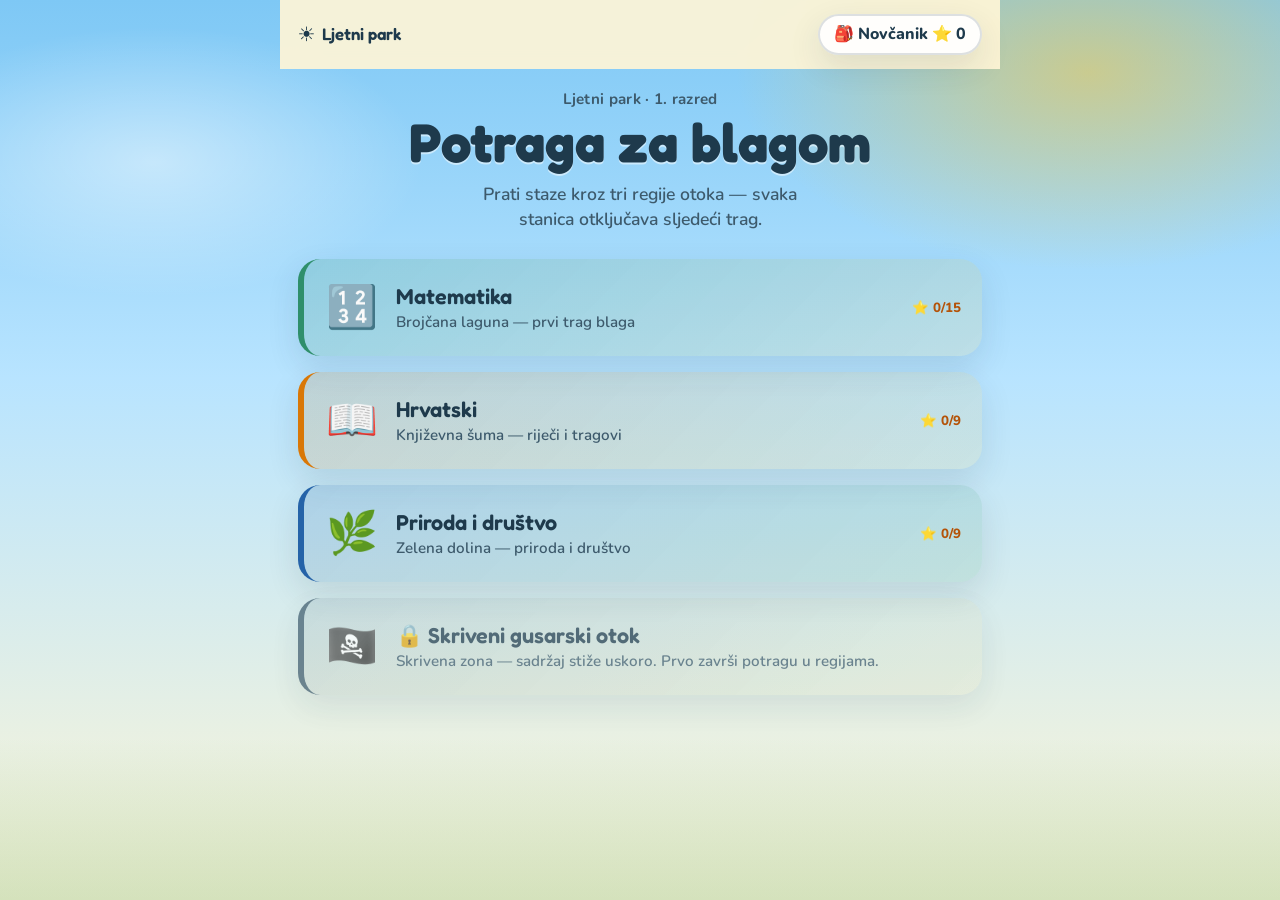
==== ljeto-1razred/index.html @ 2f0bf184 "feat(ljeto): adventure map hub and station trail" ====
<!DOCTYPE html>
<html lang="hr">
<head>
  <meta charset="UTF-8" />
  <meta name="viewport" content="width=device-width, initial-scale=1.0" />
  <title>Ljetni park — ponavljanje 1. razreda</title>
  <meta name="description" content="Zabavno ljetno ponavljanje gradiva prvog razreda: matematika, hrvatski jezik, priroda i društvo." />
  <link rel="preconnect" href="https://fonts.googleapis.com" />
  <link rel="preconnect" href="https://fonts.gstatic.com" crossorigin />
  <link href="https://fonts.googleapis.com/css2?family=Nunito:wght@600;700;800&family=Fredoka:wght@500;600;700&display=swap" rel="stylesheet" />
  <link rel="stylesheet" href="css/styles.css" />
  <link rel="icon" href="data:image/svg+xml,<svg xmlns='http://www.w3.org/2000/svg' viewBox='0 0 100 100'><text y='.9em' font-size='90'>☀️</text></svg>" />
</head>
<body>
  <div class="sky" aria-hidden="true"></div>

  <header class="topbar">
    <button type="button" class="back-btn hidden" id="btnBack" aria-label="Natrag">←</button>
    <div class="brand-mini" id="brandMini">
      <span class="brand-sun">☀️</span>
      <span>Ljetni park</span>
    </div>
    <button type="button" class="stars-total" id="starsTotal"
      title="Novčanik — otvori dućan"
      aria-label="Novčanik — otvori dućan">🎒 Novčanik ⭐ 0</button>
  </header>

  <main>
    <!-- HUB -->
    <section class="view active" id="view-hub" data-view="hub">
      <div class="hero">
        <p class="hero-kicker">Ljetni park · 1. razred</p>
        <h1 class="hero-title">Potraga za blagom</h1>
        <p class="hero-sub">Prati staze kroz tri regije otoka — svaka stanica otključava sljedeći trag.</p>
      </div>
      <div class="subject-grid" id="subjectGrid"></div>
    </section>

    <!-- SHOP -->
    <section class="view" id="view-shop" data-view="shop">
      <div class="shop-head">
        <h2>Dućan nagrada</h2>
        <p class="shop-blurb">Potroši zvjezdice na stvarne nagrade — roditelj ih obavi.</p>
      </div>
      <div class="shop-grid" id="shopGrid"></div>
      <div class="shop-history">
        <h3>Nedavno iskorišteno</h3>
        <ul id="shopHistory"></ul>
      </div>
    </section>

    <!-- SUBJECT -->
    <section class="view" id="view-subject" data-view="subject">
      <div class="subject-head">
        <span class="subject-icon" id="subjectIcon"></span>
        <div>
          <h2 id="subjectTitle"></h2>
          <p id="subjectBlurb" class="subject-blurb"></p>
        </div>
      </div>
      <div class="game-grid" id="gameGrid"></div>
    </section>

    <!-- GAME INTRO -->
    <section class="view" id="view-intro" data-view="intro">
      <div class="panel intro-panel">
        <span class="intro-emoji" id="introEmoji"></span>
        <h2 id="introTitle"></h2>
        <p id="introDesc" class="intro-desc"></p>
        <p class="intro-meta"><span id="introCount"></span> zadataka · do 3 ⭐</p>
        <button type="button" class="btn primary big" id="btnStart">Kreni!</button>
      </div>
    </section>

    <!-- PLAY -->
    <section class="view" id="view-play" data-view="play">
      <div class="play-bar">
        <div class="progress-track"><span id="playProgress"></span></div>
        <div class="play-stats">
          <span id="playCounter">1 / 10</span>
          <span class="play-score">Točno: <strong id="playCorrect">0</strong></span>
        </div>
      </div>
      <div class="panel play-panel" id="playPanel"></div>
      <div class="feedback hidden" id="feedback"></div>
      <div class="play-actions" id="playActions"></div>
    </section>

    <!-- RESULT -->
    <section class="view" id="view-result" data-view="result">
      <div class="panel result-panel">
        <div class="result-stars" id="resultStars"></div>
        <h2 id="resultTitle">Bravo!</h2>
        <p id="resultMsg" class="result-msg"></p>
        <p class="result-score"><span id="resultScore"></span></p>
        <div class="result-actions">
          <button type="button" class="btn primary" id="btnReplay">Igraj ponovno</button>
          <button type="button" class="btn ghost" id="btnToSubject">Natrag na predmet</button>
        </div>
      </div>
    </section>
  </main>

  <script src="js/progress.js"></script>
  <script src="js/engine.js"></script>
  <script src="js/rewards.js"></script>
  <script src="js/content/matematika.js"></script>
  <script src="js/content/hrvatski.js"></script>
  <script src="js/content/priroda.js"></script>
  <script src="js/app.js"></script>
</body>
</html>
---- ljeto-1razred/css/styles.css ----
/* Ljetni park — 1. razred summer review */
:root {
  --sky-top: #7ec8f5;
  --sky-mid: #b8e4ff;
  --sky-bot: #fff6d6;
  --sun: #ffc93c;
  --leaf: #3d9a5f;
  --coral: #e85d4c;
  --berry: #c45c8a;
  --ink: #1e3a4c;
  --ink-soft: #3d5a6c;
  --panel: rgba(255, 255, 255, 0.92);
  --shadow: 0 12px 32px rgba(30, 58, 76, 0.12);
  --radius: 22px;
  --font-display: "Fredoka", system-ui, sans-serif;
  --font-body: "Nunito", system-ui, sans-serif;
  --mat: #2f8f6b;
  --hrv: #d97706;
  --pid: #2563a8;
}

*,
*::before,
*::after {
  box-sizing: border-box;
}

html,
body {
  margin: 0;
  min-height: 100%;
}

body {
  font-family: var(--font-body);
  color: var(--ink);
  background: var(--sky-bot);
  min-height: 100dvh;
  position: relative;
  overflow-x: hidden;
}

.sky {
  position: fixed;
  inset: 0;
  z-index: -1;
  background:
    radial-gradient(ellipse 50% 40% at 85% 8%, rgba(255, 201, 60, 0.55), transparent 55%),
    radial-gradient(ellipse 35% 25% at 12% 18%, rgba(255, 255, 255, 0.45), transparent 60%),
    linear-gradient(180deg, var(--sky-top) 0%, var(--sky-mid) 42%, var(--sky-bot) 100%);
}

.sky::after {
  content: "";
  position: absolute;
  left: 0;
  right: 0;
  bottom: 0;
  height: 18%;
  background: linear-gradient(180deg, transparent, rgba(61, 154, 95, 0.22));
  pointer-events: none;
}

.topbar {
  position: sticky;
  top: 0;
  z-index: 40;
  background: rgba(255, 246, 214, 0.92);
  backdrop-filter: blur(8px);
  display: flex;
  align-items: center;
  gap: 0.75rem;
  padding: 0.85rem 1.1rem;
  max-width: 720px;
  margin: 0 auto;
}

.brand-mini {
  display: flex;
  align-items: center;
  gap: 0.4rem;
  font-family: var(--font-display);
  font-weight: 600;
  font-size: 1.05rem;
  flex: 1;
}

.brand-sun {
  font-size: 1.25rem;
}

.stars-total {
  flex-shrink: 0;
  min-height: 2.6rem;
  font-weight: 800;
  background: var(--panel);
  padding: 0.45rem 0.9rem;
  border-radius: 999px;
  box-shadow: var(--shadow);
  font-size: 1rem;
  border: 2px solid rgba(30, 58, 76, 0.15);
  font-family: inherit;
  color: inherit;
  cursor: pointer;
  line-height: 1.2;
}

.stars-total:active {
  transform: scale(0.96);
}

.back-btn {
  width: 2.6rem;
  height: 2.6rem;
  border: none;
  border-radius: 50%;
  background: var(--panel);
  box-shadow: var(--shadow);
  font-size: 1.25rem;
  cursor: pointer;
  color: var(--ink);
  line-height: 1;
}

.back-btn:active {
  transform: scale(0.96);
}

.hidden {
  display: none !important;
}

main {
  max-width: 720px;
  margin: 0 auto;
  padding: 0 1.1rem 2.5rem;
}

.view {
  display: none;
  animation: fadeIn 0.35s ease;
}

.view.active {
  display: block;
}

@keyframes fadeIn {
  from {
    opacity: 0;
    transform: translateY(8px);
  }
  to {
    opacity: 1;
    transform: none;
  }
}

@keyframes pop {
  0% {
    transform: scale(0.85);
    opacity: 0;
  }
  70% {
    transform: scale(1.05);
  }
  100% {
    transform: scale(1);
    opacity: 1;
  }
}

@keyframes bounceStar {
  0%,
  100% {
    transform: scale(1);
  }
  50% {
    transform: scale(1.2);
  }
}

/* Hub */
.hero {
  text-align: center;
  padding: 1.25rem 0 1.75rem;
}

.hero-kicker {
  margin: 0 0 0.35rem;
  font-weight: 700;
  color: var(--ink-soft);
  font-size: 0.95rem;
  letter-spacing: 0.02em;
}

.hero-title {
  margin: 0;
  font-family: var(--font-display);
  font-size: clamp(2.4rem, 9vw, 3.4rem);
  font-weight: 700;
  line-height: 1.05;
  color: var(--ink);
  text-shadow: 0 2px 0 rgba(255, 255, 255, 0.5);
}

.hero-sub {
  margin: 0.65rem auto 0;
  max-width: 22rem;
  font-size: 1.1rem;
  color: var(--ink-soft);
  font-weight: 600;
  line-height: 1.4;
}

.subject-grid,
.game-grid {
  display: grid;
  gap: 1rem;
}

.island-map {
  display: flex;
  flex-direction: column;
  gap: 1rem;
}

.map-region {
  display: flex;
  align-items: center;
  gap: 1rem;
  width: 100%;
  text-align: left;
  border: none;
  border-radius: var(--radius);
  padding: 1.25rem 1.35rem;
  background: var(--panel);
  box-shadow: var(--shadow);
  cursor: pointer;
  font-family: inherit;
  color: inherit;
  transition: transform 0.15s ease, box-shadow 0.15s ease;
}

.map-region:hover:not(.locked) {
  transform: translateY(-2px);
  box-shadow: 0 16px 36px rgba(30, 58, 76, 0.16);
}

.map-region:active:not(.locked) {
  transform: scale(0.98);
}

.map-region .icon {
  font-size: 2.6rem;
  width: 3.4rem;
  text-align: center;
  flex-shrink: 0;
}

.map-region h3 {
  margin: 0;
  font-family: var(--font-display);
  font-size: 1.35rem;
  font-weight: 600;
}

.map-region p {
  margin: 0.2rem 0 0;
  color: var(--ink-soft);
  font-size: 0.95rem;
  font-weight: 600;
}

.map-region[data-id="matematika"] {
  background: linear-gradient(135deg, rgba(47, 143, 107, 0.18), rgba(255, 201, 60, 0.12));
  border-left: 6px solid var(--mat);
}

.map-region[data-id="hrvatski"] {
  background: linear-gradient(135deg, rgba(217, 119, 6, 0.16), rgba(255, 201, 60, 0.1));
  border-left: 6px solid var(--hrv);
}

.map-region[data-id="priroda"] {
  background: linear-gradient(135deg, rgba(37, 99, 168, 0.16), rgba(61, 154, 95, 0.12));
  border-left: 6px solid var(--pid);
}

.map-region.gusar {
  background: linear-gradient(135deg, rgba(30, 58, 76, 0.12), rgba(255, 201, 60, 0.08));
  border-left: 6px solid var(--ink-soft);
}

.map-region.locked {
  opacity: 0.72;
  cursor: not-allowed;
}

.station-trail {
  display: flex;
  flex-direction: column;
  align-items: stretch;
  gap: 0;
}

.station-link {
  width: 4px;
  height: 1.25rem;
  margin: 0 auto;
  background: linear-gradient(180deg, rgba(255, 201, 60, 0.5), rgba(61, 154, 95, 0.45));
  border-radius: 999px;
}

.station-node {
  display: flex;
  align-items: center;
  gap: 1rem;
  width: 100%;
  text-align: left;
  border: none;
  border-radius: var(--radius);
  padding: 1.1rem 1.2rem;
  background: var(--panel);
  box-shadow: var(--shadow);
  cursor: pointer;
  font-family: inherit;
  color: inherit;
  transition: transform 0.15s ease, box-shadow 0.15s ease;
}

.station-node:hover:not(.locked) {
  transform: translateY(-2px);
  box-shadow: 0 14px 32px rgba(30, 58, 76, 0.14);
}

.station-node:active:not(.locked) {
  transform: scale(0.98);
}

.station-node .icon {
  font-size: 2.2rem;
  width: 3rem;
  text-align: center;
  flex-shrink: 0;
}

.station-node h3 {
  margin: 0;
  font-family: var(--font-display);
  font-size: 1.25rem;
  font-weight: 600;
}

.station-node p {
  margin: 0.2rem 0 0;
  color: var(--ink-soft);
  font-size: 0.9rem;
  font-weight: 600;
}

.station-node.locked {
  opacity: 0.55;
  cursor: not-allowed;
}

.station-node.just-unlocked {
  animation: node-unlock 0.4s ease;
}

@keyframes node-unlock {
  0% {
    transform: scale(0.92);
    box-shadow: 0 0 0 0 rgba(255, 201, 60, 0);
  }
  50% {
    transform: scale(1.04);
    box-shadow: 0 0 24px rgba(255, 201, 60, 0.55);
  }
  100% {
    transform: scale(1);
    box-shadow: var(--shadow);
  }
}

.result-stars.treasure-pop {
  animation: treasure-pop 0.55s ease;
}

@keyframes treasure-pop {
  0% {
    transform: scale(0.7);
    opacity: 0.4;
  }
  60% {
    transform: scale(1.15);
  }
  100% {
    transform: scale(1);
    opacity: 1;
  }
}

.subject-card,
.game-card {
  display: flex;
  align-items: center;
  gap: 1rem;
  width: 100%;
  text-align: left;
  border: none;
  border-radius: var(--radius);
  padding: 1.15rem 1.25rem;
  background: var(--panel);
  box-shadow: var(--shadow);
  cursor: pointer;
  font-family: inherit;
  color: inherit;
  transition: transform 0.15s ease, box-shadow 0.15s ease;
}

.subject-card:hover,
.game-card:hover {
  transform: translateY(-2px);
  box-shadow: 0 16px 36px rgba(30, 58, 76, 0.16);
}

.subject-card:active,
.game-card:active {
  transform: scale(0.98);
}

.subject-card .icon,
.game-card .icon {
  font-size: 2.4rem;
  width: 3.2rem;
  text-align: center;
  flex-shrink: 0;
}

.subject-card h3,
.game-card h3 {
  margin: 0;
  font-family: var(--font-display);
  font-size: 1.35rem;
  font-weight: 600;
}

.subject-card p,
.game-card p {
  margin: 0.2rem 0 0;
  color: var(--ink-soft);
  font-size: 0.95rem;
  font-weight: 600;
}

.subject-card[data-id="matematika"] {
  border-left: 6px solid var(--mat);
}

.subject-card[data-id="hrvatski"] {
  border-left: 6px solid var(--hrv);
}

.subject-card[data-id="priroda"] {
  border-left: 6px solid var(--pid);
}

.pill-stars {
  margin-left: auto;
  font-weight: 800;
  white-space: nowrap;
  color: #b45309;
}

/* Subject */
.subject-head {
  display: flex;
  align-items: flex-start;
  gap: 0.85rem;
  margin-bottom: 1.25rem;
}

.subject-icon {
  font-size: 2.75rem;
  line-height: 1;
}

.subject-head h2 {
  margin: 0;
  font-family: var(--font-display);
  font-size: 1.85rem;
}

.subject-blurb {
  margin: 0.25rem 0 0;
  color: var(--ink-soft);
  font-weight: 600;
}

/* Panels */
.panel {
  background: var(--panel);
  border-radius: var(--radius);
  box-shadow: var(--shadow);
  padding: 1.5rem 1.35rem;
}

.intro-panel,
.result-panel {
  text-align: center;
  max-width: 420px;
  margin: 1.5rem auto 0;
  animation: pop 0.4s ease;
}

.intro-emoji {
  font-size: 3.5rem;
  display: block;
  margin-bottom: 0.35rem;
}

.intro-panel h2,
.result-panel h2 {
  margin: 0;
  font-family: var(--font-display);
  font-size: 1.85rem;
}

.intro-desc,
.result-msg {
  color: var(--ink-soft);
  font-weight: 600;
  line-height: 1.45;
  margin: 0.6rem 0;
}

.intro-meta {
  font-weight: 800;
  margin: 0 0 1.25rem;
}

.result-stars {
  font-size: 2.4rem;
  letter-spacing: 0.15rem;
  margin-bottom: 0.5rem;
  animation: bounceStar 0.8s ease 0.2s;
}

.result-score {
  font-size: 1.15rem;
  font-weight: 800;
  margin: 0 0 1.25rem;
}

.result-actions {
  display: flex;
  flex-direction: column;
  gap: 0.65rem;
}

/* Buttons */
.btn {
  border: none;
  border-radius: 16px;
  padding: 0.85rem 1.25rem;
  font-family: var(--font-body);
  font-weight: 800;
  font-size: 1.05rem;
  cursor: pointer;
  min-height: 3rem;
}

.btn.big {
  width: 100%;
  font-size: 1.2rem;
  min-height: 3.4rem;
  border-radius: 18px;
}

.btn.primary {
  background: linear-gradient(160deg, #ffb347, #ff8c42);
  color: #fff;
  box-shadow: 0 6px 0 #d96a28;
}

.btn.primary:active {
  transform: translateY(3px);
  box-shadow: 0 3px 0 #d96a28;
}

.btn.ghost {
  background: rgba(30, 58, 76, 0.08);
  color: var(--ink);
}

.btn.choice {
  width: 100%;
  background: #fff;
  border: 3px solid rgba(30, 58, 76, 0.12);
  color: var(--ink);
  text-align: left;
  padding: 0.95rem 1.1rem;
  margin-bottom: 0.55rem;
  box-shadow: 0 3px 0 rgba(30, 58, 76, 0.08);
}

.btn.choice:last-child {
  margin-bottom: 0;
}

.btn.choice:hover:not(:disabled) {
  border-color: var(--sun);
}

.btn.choice.correct {
  border-color: var(--leaf);
  background: #e8f8ee;
}

.btn.choice.wrong {
  border-color: var(--coral);
  background: #fdecea;
}

.btn.choice:disabled {
  cursor: default;
  opacity: 1;
}

.btn.chip {
  display: inline-flex;
  align-items: center;
  justify-content: center;
  min-width: 3rem;
  min-height: 3rem;
  margin: 0.25rem;
  padding: 0.5rem 0.85rem;
  background: #fff;
  border: 3px solid rgba(30, 58, 76, 0.12);
  border-radius: 14px;
  font-size: 1.15rem;
}

.btn.chip.selected {
  border-color: var(--sun);
  background: #fff8e6;
}

.btn.chip.used {
  opacity: 0.35;
  pointer-events: none;
}

/* Play */
.play-bar {
  margin-bottom: 1rem;
}

.progress-track {
  height: 10px;
  background: rgba(255, 255, 255, 0.65);
  border-radius: 999px;
  overflow: hidden;
  box-shadow: inset 0 1px 3px rgba(30, 58, 76, 0.12);
}

.progress-track span {
  display: block;
  height: 100%;
  width: 0%;
  background: linear-gradient(90deg, #ffc93c, #ff8c42);
  border-radius: 999px;
  transition: width 0.25s ease;
}

.play-stats {
  display: flex;
  justify-content: space-between;
  margin-top: 0.45rem;
  font-weight: 800;
  font-size: 0.95rem;
}

.play-panel {
  min-height: 12rem;
}

.q-prompt {
  font-family: var(--font-display);
  font-size: 1.35rem;
  font-weight: 600;
  margin: 0 0 1rem;
  line-height: 1.35;
  white-space: pre-line;
}

.q-visual {
  display: flex;
  flex-wrap: wrap;
  gap: 0.35rem;
  justify-content: center;
  margin: 0 0 1.15rem;
  font-size: 1.75rem;
  line-height: 1.2;
}

.q-visual .token {
  display: inline-flex;
}

.shape-preview {
  display: flex;
  justify-content: center;
  margin: 0 0 1.15rem;
}

.shape-preview svg {
  width: 110px;
  height: 110px;
}

.order-slots {
  display: flex;
  flex-wrap: wrap;
  gap: 0.4rem;
  justify-content: center;
  min-height: 3.4rem;
  margin-bottom: 1rem;
  padding: 0.5rem;
  background: rgba(30, 58, 76, 0.05);
  border-radius: 14px;
}

.order-slot {
  min-width: 2.8rem;
  min-height: 2.8rem;
  display: inline-flex;
  align-items: center;
  justify-content: center;
  padding: 0.35rem 0.65rem;
  background: #fff;
  border: 2px dashed rgba(30, 58, 76, 0.25);
  border-radius: 12px;
  font-weight: 800;
  font-size: 1rem;
  white-space: nowrap;
}

.order-slot.filled {
  border-style: solid;
  border-color: var(--sun);
  background: #fff8e6;
}

.match-grid {
  display: grid;
  grid-template-columns: 1fr 1fr;
  gap: 0.55rem;
}

.match-grid .btn.choice {
  margin: 0;
  text-align: center;
}

.feedback {
  margin-top: 0.85rem;
  padding: 0.85rem 1rem;
  border-radius: 16px;
  font-weight: 700;
  line-height: 1.4;
  animation: pop 0.3s ease;
}

.feedback.ok {
  background: #e8f8ee;
  color: #1b6b3a;
}

.feedback.bad {
  background: #fdecea;
  color: #9b2c2c;
}

.play-actions {
  margin-top: 0.85rem;
  display: flex;
  justify-content: center;
}

/* Shop */
.shop-head {
  margin-bottom: 1.25rem;
}

.shop-head h2 {
  margin: 0;
  font-family: var(--font-display);
  font-size: 1.85rem;
}

.shop-blurb {
  margin: 0.35rem 0 0;
  color: var(--ink-soft);
  font-weight: 600;
}

.shop-grid {
  display: flex;
  flex-direction: column;
  gap: 0.75rem;
}

.shop-card {
  display: flex;
  align-items: center;
  gap: 0.85rem;
  width: 100%;
  text-align: left;
  border: none;
  background: var(--panel);
  border-radius: var(--radius);
  box-shadow: var(--shadow);
  padding: 0.85rem 1rem;
  font-family: inherit;
  color: inherit;
}

.shop-card .icon {
  font-size: 2rem;
  line-height: 1;
  flex-shrink: 0;
}

.shop-card h3 {
  margin: 0;
  font-family: var(--font-display);
  font-size: 1.25rem;
  font-weight: 600;
}

.shop-card .shop-cost {
  margin: 0.15rem 0 0;
  color: #b45309;
  font-weight: 800;
  font-size: 0.95rem;
}

.shop-card .shop-action {
  margin-left: auto;
  flex-shrink: 0;
}

.shop-card .btn {
  min-height: 2.6rem;
  padding: 0.55rem 0.9rem;
  font-size: 0.95rem;
}

.shop-card .btn:disabled {
  opacity: 0.45;
  cursor: not-allowed;
  box-shadow: none;
}

.shop-need {
  margin: 0;
  font-size: 0.85rem;
  font-weight: 700;
  color: var(--ink-soft);
  text-align: right;
  max-width: 7.5rem;
}

.shop-history {
  margin-top: 1.75rem;
  background: var(--panel);
  border-radius: var(--radius);
  box-shadow: var(--shadow);
  padding: 1rem 1.15rem;
}

.shop-history h3 {
  margin: 0 0 0.65rem;
  font-family: var(--font-display);
  font-size: 1.2rem;
}

.shop-history ul {
  list-style: none;
  margin: 0;
  padding: 0;
}

.shop-history li {
  display: flex;
  justify-content: space-between;
  gap: 0.75rem;
  padding: 0.45rem 0;
  border-top: 1px solid rgba(0, 0, 0, 0.06);
  font-weight: 700;
  font-size: 0.95rem;
}

.shop-history li:first-child {
  border-top: none;
}

.shop-history .shop-hist-meta {
  color: var(--ink-soft);
  font-weight: 600;
  white-space: nowrap;
}

.shop-history-empty {
  margin: 0;
  color: var(--ink-soft);
  font-weight: 600;
}

@media (min-width: 560px) {
  .subject-grid {
    grid-template-columns: 1fr;
  }

  .result-actions {
    flex-direction: row;
    justify-content: center;
  }

  .result-actions .btn {
    min-width: 10rem;
  }
}
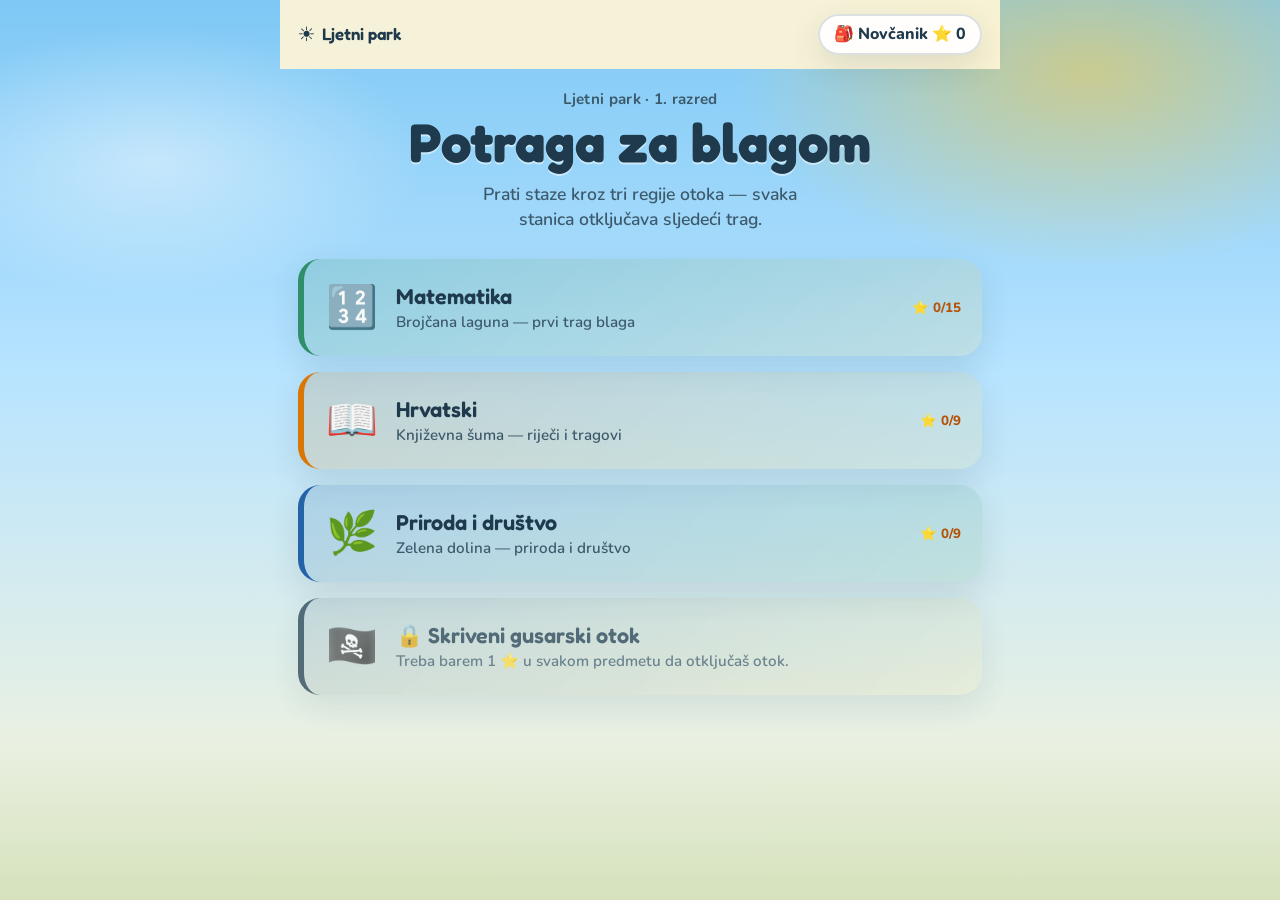
==== commit 7a7413a7: "feat(ljeto): pirate island mixed grade-2 round with hints" ====
--- a/ljeto-1razred/index.html
+++ b/ljeto-1razred/index.html
@@ -107,6 +107,7 @@
   <script src="js/content/matematika.js"></script>
   <script src="js/content/hrvatski.js"></script>
   <script src="js/content/priroda.js"></script>
+  <script src="js/content/gusarski.js"></script>
   <script src="js/app.js"></script>
 </body>
 </html>
--- a/ljeto-1razred/css/styles.css
+++ b/ljeto-1razred/css/styles.css
@@ -17,6 +17,7 @@
   --mat: #2f8f6b;
   --hrv: #d97706;
   --pid: #2563a8;
+  --gus: #1e3a4c;
 }
 
 *,
@@ -288,8 +289,9 @@
 }
 
 .map-region.gusar {
-  background: linear-gradient(135deg, rgba(30, 58, 76, 0.12), rgba(255, 201, 60, 0.08));
-  border-left: 6px solid var(--ink-soft);
+  background: linear-gradient(135deg, rgba(30, 58, 76, 0.14), rgba(255, 201, 60, 0.1));
+  border-left: 6px solid var(--gus);
+  grid-column: 1 / -1;
 }
 
 .map-region.locked {
@@ -783,10 +785,28 @@
   color: #9b2c2c;
 }
 
+.feedback.info {
+  background: #fff8e6;
+  color: var(--ink-soft);
+  border: 1px solid rgba(255, 201, 60, 0.45);
+}
+
 .play-actions {
   margin-top: 0.85rem;
   display: flex;
   justify-content: center;
+  align-items: center;
+  gap: 0.5rem;
+  flex-wrap: wrap;
+}
+
+.hint-btn {
+  font-weight: 800;
+}
+
+.hint-btn:disabled {
+  opacity: 0.55;
+  cursor: not-allowed;
 }
 
 /* Shop */
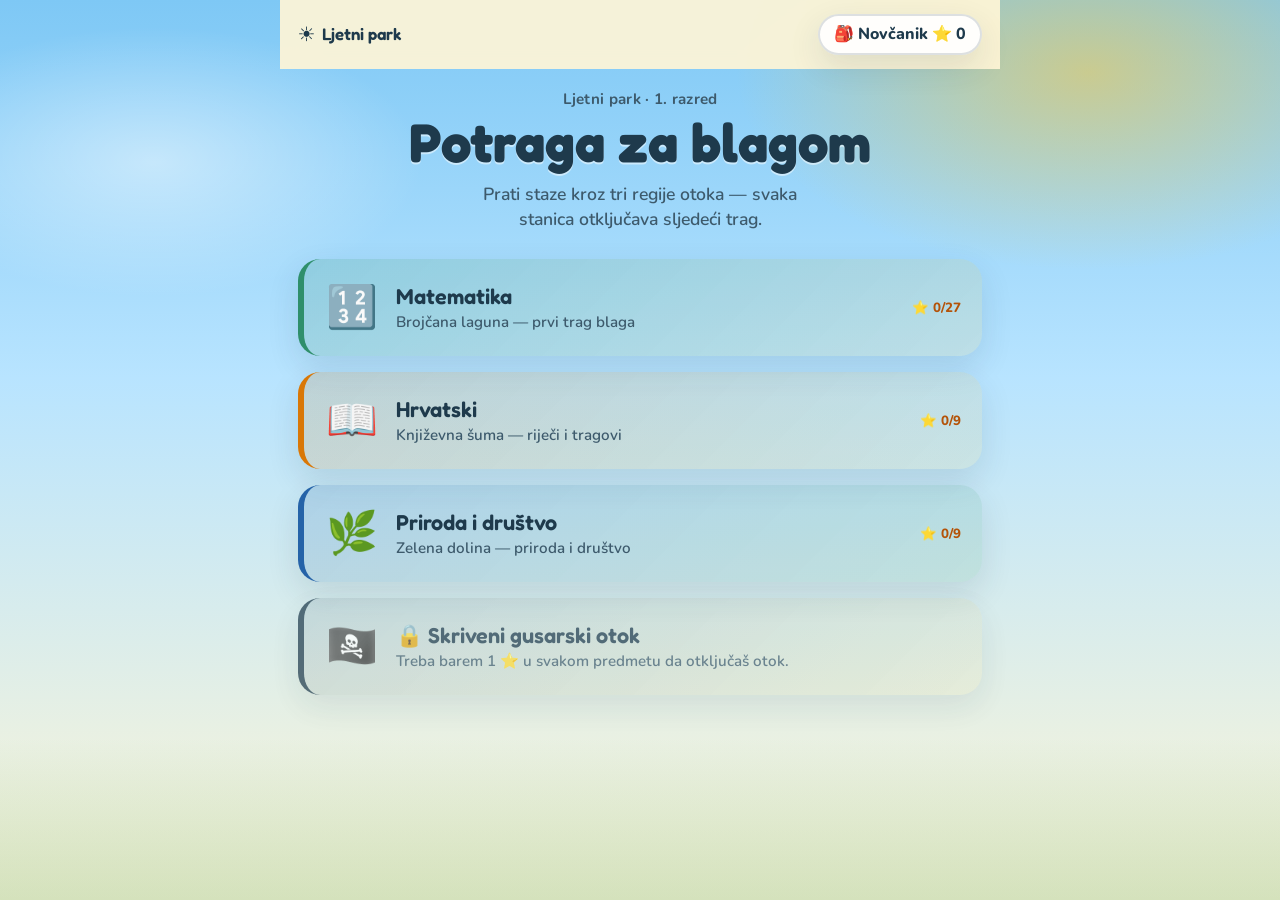
==== commit 6d281bcf: "merge: adventure mapa from main onto Pages deploy branch Bring Potraga map, Novcanik, Gusarski otok " ====
--- a/ljeto-1razred/index.html
+++ b/ljeto-1razred/index.html
@@ -86,6 +86,18 @@
       <div class="play-actions" id="playActions"></div>
     </section>
 
+    <!-- QUEST (Potraga za blagom) -->
+    <section class="view" id="view-quest" data-view="quest">
+      <div class="quest-head">
+        <h2 id="questTitle">Potraga za blagom</h2>
+        <p id="questStory" class="quest-story"></p>
+      </div>
+      <div class="quest-map" id="questMap" aria-hidden="true"></div>
+      <div class="panel play-panel" id="questPanel"></div>
+      <div class="feedback hidden" id="questFeedback"></div>
+      <div class="play-actions" id="questActions"></div>
+    </section>
+
     <!-- RESULT -->
     <section class="view" id="view-result" data-view="result">
       <div class="panel result-panel">
--- a/ljeto-1razred/css/styles.css
+++ b/ljeto-1razred/css/styles.css
@@ -939,6 +939,133 @@
   font-weight: 600;
 }
 
+/* Potraga za blagom (izazov) */
+.quest-card {
+  border-left: 6px solid var(--berry);
+  background:
+    radial-gradient(circle at 92% 12%, rgba(255, 201, 60, 0.28), transparent 42%),
+    var(--panel);
+  position: relative;
+  overflow: hidden;
+}
+
+.quest-card::after {
+  content: "✨";
+  position: absolute;
+  top: 0.4rem;
+  right: 0.7rem;
+  font-size: 0.9rem;
+  opacity: 0.7;
+}
+
+.quest-head {
+  text-align: center;
+  margin: 0.5rem 0 1rem;
+}
+
+.quest-head h2 {
+  margin: 0;
+  font-family: var(--font-display);
+  font-size: 1.75rem;
+}
+
+.quest-story {
+  margin: 0.4rem auto 0;
+  max-width: 26rem;
+  color: var(--ink-soft);
+  font-weight: 600;
+  line-height: 1.4;
+}
+
+.quest-map {
+  display: flex;
+  flex-wrap: wrap;
+  align-items: center;
+  justify-content: center;
+  gap: 0.15rem;
+  margin-bottom: 1rem;
+  padding: 0.6rem 0.4rem;
+  background: rgba(255, 255, 255, 0.55);
+  border-radius: 999px;
+  box-shadow: inset 0 1px 3px rgba(30, 58, 76, 0.12);
+}
+
+.quest-stop {
+  width: 2.3rem;
+  height: 2.3rem;
+  display: inline-flex;
+  align-items: center;
+  justify-content: center;
+  border-radius: 50%;
+  font-size: 1.2rem;
+  background: #fff;
+  box-shadow: 0 2px 0 rgba(30, 58, 76, 0.12);
+  flex-shrink: 0;
+}
+
+.quest-stop.locked {
+  opacity: 0.45;
+  font-size: 0.9rem;
+}
+
+.quest-stop.missed {
+  opacity: 0.7;
+  font-size: 0.9rem;
+  background: #fdecea;
+}
+
+.quest-stop.solved {
+  background: #e8f8ee;
+}
+
+.quest-stop.current {
+  background: #fff8e6;
+  box-shadow: 0 0 0 3px var(--sun);
+  animation: bounceStar 1s ease infinite;
+}
+
+.quest-link {
+  width: 0.9rem;
+  height: 3px;
+  border-radius: 999px;
+  background: rgba(30, 58, 76, 0.18);
+  flex-shrink: 0;
+}
+
+.quest-link.passed {
+  background: var(--leaf);
+}
+
+.quest-station-tag {
+  margin: 0 0 0.75rem;
+  font-weight: 800;
+  font-size: 0.85rem;
+  color: var(--berry);
+  letter-spacing: 0.01em;
+}
+
+.quest-treasure {
+  text-align: center;
+  animation: pop 0.4s ease;
+}
+
+.quest-chest {
+  font-size: 3.6rem;
+  line-height: 1;
+  animation: bounceStar 0.9s ease 0.15s;
+}
+
+.quest-treasure h3 {
+  margin: 0.35rem 0 0;
+  font-family: var(--font-display);
+  font-size: 1.6rem;
+}
+
+#view-quest .play-actions {
+  gap: 0.65rem;
+  flex-wrap: wrap;
+}
+
 @media (min-width: 560px) {
   .subject-grid {
     grid-template-columns: 1fr;
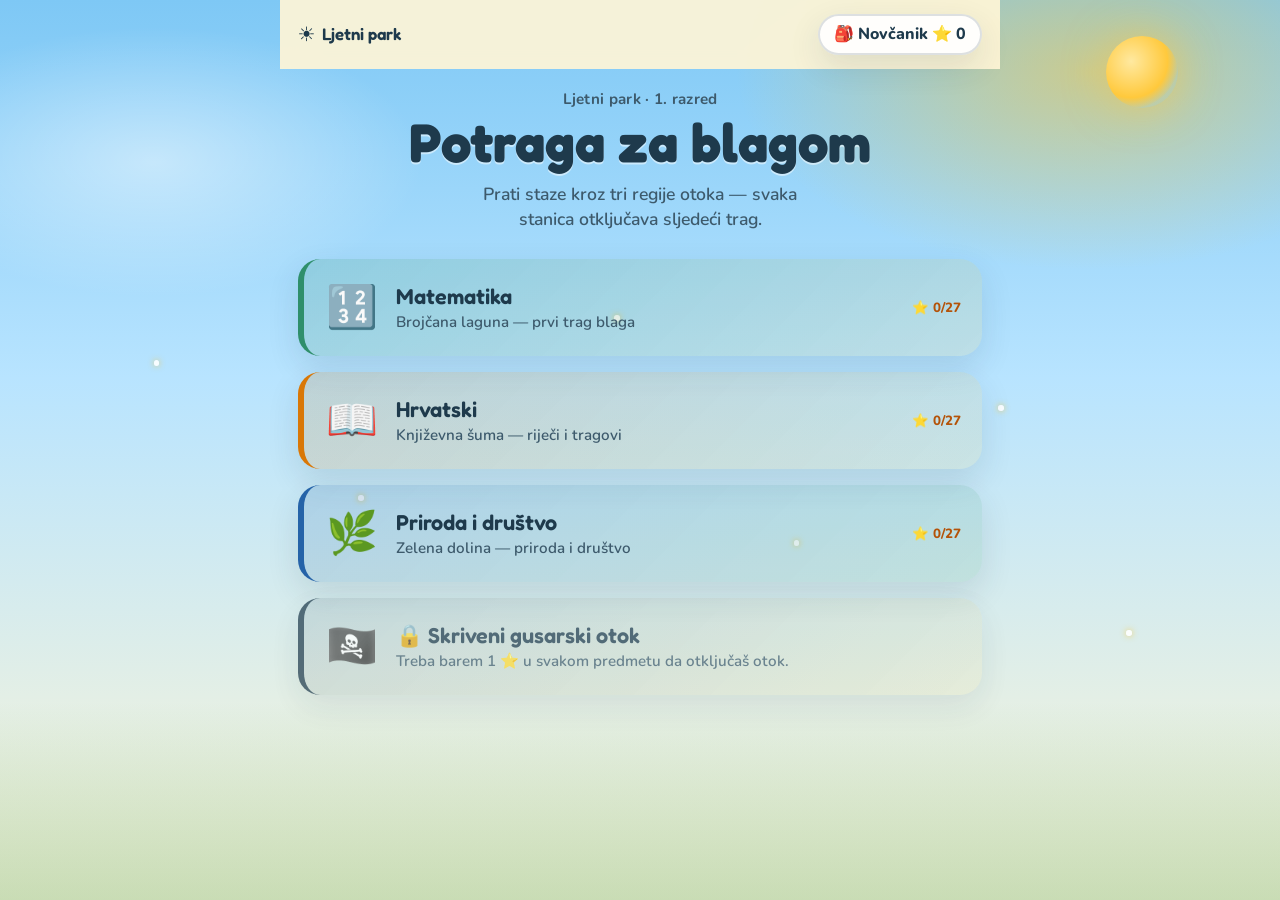
==== commit 0e819180: "feat(ljeto): add ambient sky motion for adventure map" ====
--- a/ljeto-1razred/index.html
+++ b/ljeto-1razred/index.html
@@ -12,7 +12,21 @@
   <link rel="icon" href="data:image/svg+xml,<svg xmlns='http://www.w3.org/2000/svg' viewBox='0 0 100 100'><text y='.9em' font-size='90'>☀️</text></svg>" />
 </head>
 <body>
-  <div class="sky" aria-hidden="true"></div>
+  <div class="sky" aria-hidden="true">
+    <div class="sky-sun"></div>
+    <div class="sky-cloud sky-cloud--1"></div>
+    <div class="sky-cloud sky-cloud--2"></div>
+    <div class="sky-cloud sky-cloud--3"></div>
+    <div class="sky-sparks">
+      <span class="sky-spark"></span>
+      <span class="sky-spark"></span>
+      <span class="sky-spark"></span>
+      <span class="sky-spark"></span>
+      <span class="sky-spark"></span>
+      <span class="sky-spark"></span>
+    </div>
+    <div class="sky-ground"></div>
+  </div>
 
   <header class="topbar">
     <button type="button" class="back-btn hidden" id="btnBack" aria-label="Natrag">←</button>
--- a/ljeto-1razred/css/styles.css
+++ b/ljeto-1razred/css/styles.css
@@ -51,15 +51,156 @@
     linear-gradient(180deg, var(--sky-top) 0%, var(--sky-mid) 42%, var(--sky-bot) 100%);
 }
 
-.sky::after {
+.sky-sun {
+  position: absolute;
+  top: 4%;
+  right: 8%;
+  width: 4.5rem;
+  height: 4.5rem;
+  border-radius: 50%;
+  background: radial-gradient(circle at 35% 35%, #ffe9a0, var(--sun) 55%, rgba(255, 201, 60, 0.2) 70%, transparent 72%);
+  box-shadow: 0 0 40px rgba(255, 201, 60, 0.55);
+  animation: sun-pulse 4.5s ease-in-out infinite;
+  pointer-events: none;
+}
+
+.sky-cloud {
+  position: absolute;
+  background: rgba(255, 255, 255, 0.78);
+  border-radius: 999px;
+  filter: blur(0.5px);
+  opacity: 0.85;
+  animation: cloud-drift linear infinite;
+  pointer-events: none;
+}
+
+.sky-cloud::before,
+.sky-cloud::after {
   content: "";
+  position: absolute;
+  background: inherit;
+  border-radius: 50%;
+}
+
+.sky-cloud--1 {
+  width: 7rem;
+  height: 2.2rem;
+  top: 10%;
+  left: -10%;
+  animation-duration: 48s;
+}
+.sky-cloud--1::before {
+  width: 2.8rem;
+  height: 2.8rem;
+  top: -1.3rem;
+  left: 1.2rem;
+}
+.sky-cloud--1::after {
+  width: 2.2rem;
+  height: 2.2rem;
+  top: -0.9rem;
+  left: 3.4rem;
+}
+
+.sky-cloud--2 {
+  width: 5.5rem;
+  height: 1.7rem;
+  top: 22%;
+  left: -20%;
+  animation-duration: 62s;
+  animation-delay: -12s;
+  opacity: 0.7;
+}
+.sky-cloud--2::before {
+  width: 2.2rem;
+  height: 2.2rem;
+  top: -1rem;
+  left: 0.9rem;
+}
+.sky-cloud--2::after {
+  width: 1.8rem;
+  height: 1.8rem;
+  top: -0.7rem;
+  left: 2.8rem;
+}
+
+.sky-cloud--3 {
+  width: 6rem;
+  height: 1.9rem;
+  top: 16%;
+  left: -15%;
+  animation-duration: 55s;
+  animation-delay: -28s;
+  opacity: 0.65;
+}
+.sky-cloud--3::before {
+  width: 2.4rem;
+  height: 2.4rem;
+  top: -1.1rem;
+  left: 1rem;
+}
+.sky-cloud--3::after {
+  width: 2rem;
+  height: 2rem;
+  top: -0.8rem;
+  left: 3rem;
+}
+
+.sky-sparks {
+  position: absolute;
+  inset: 0;
+  pointer-events: none;
+  overflow: hidden;
+}
+
+.sky-spark {
+  position: absolute;
+  width: 0.35rem;
+  height: 0.35rem;
+  border-radius: 50%;
+  background: rgba(255, 255, 255, 0.9);
+  box-shadow: 0 0 6px rgba(255, 201, 60, 0.8);
+  animation: spark-float 7s ease-in-out infinite;
+}
+
+.sky-spark:nth-child(1) { left: 12%; top: 40%; animation-delay: 0s; }
+.sky-spark:nth-child(2) { left: 28%; top: 55%; animation-delay: -1.2s; }
+.sky-spark:nth-child(3) { left: 48%; top: 35%; animation-delay: -2.4s; }
+.sky-spark:nth-child(4) { left: 62%; top: 60%; animation-delay: -3.1s; }
+.sky-spark:nth-child(5) { left: 78%; top: 45%; animation-delay: -4s; }
+.sky-spark:nth-child(6) { left: 88%; top: 70%; animation-delay: -5.2s; }
+
+.sky-ground {
   position: absolute;
   left: 0;
   right: 0;
   bottom: 0;
-  height: 18%;
-  background: linear-gradient(180deg, transparent, rgba(61, 154, 95, 0.22));
+  height: 22%;
+  background: linear-gradient(180deg, transparent, rgba(61, 154, 95, 0.28));
   pointer-events: none;
+}
+
+@keyframes sun-pulse {
+  0%, 100% { transform: scale(1); opacity: 0.95; }
+  50% { transform: scale(1.08); opacity: 1; }
+}
+
+@keyframes cloud-drift {
+  from { transform: translateX(0); }
+  to { transform: translateX(120vw); }
+}
+
+@keyframes spark-float {
+  0%, 100% { transform: translateY(0) scale(1); opacity: 0.35; }
+  50% { transform: translateY(-18px) scale(1.35); opacity: 0.95; }
+}
+
+@media (prefers-reduced-motion: reduce) {
+  .sky-sun,
+  .sky-cloud,
+  .sky-spark {
+    animation: none !important;
+  }
 }
 
 .topbar {
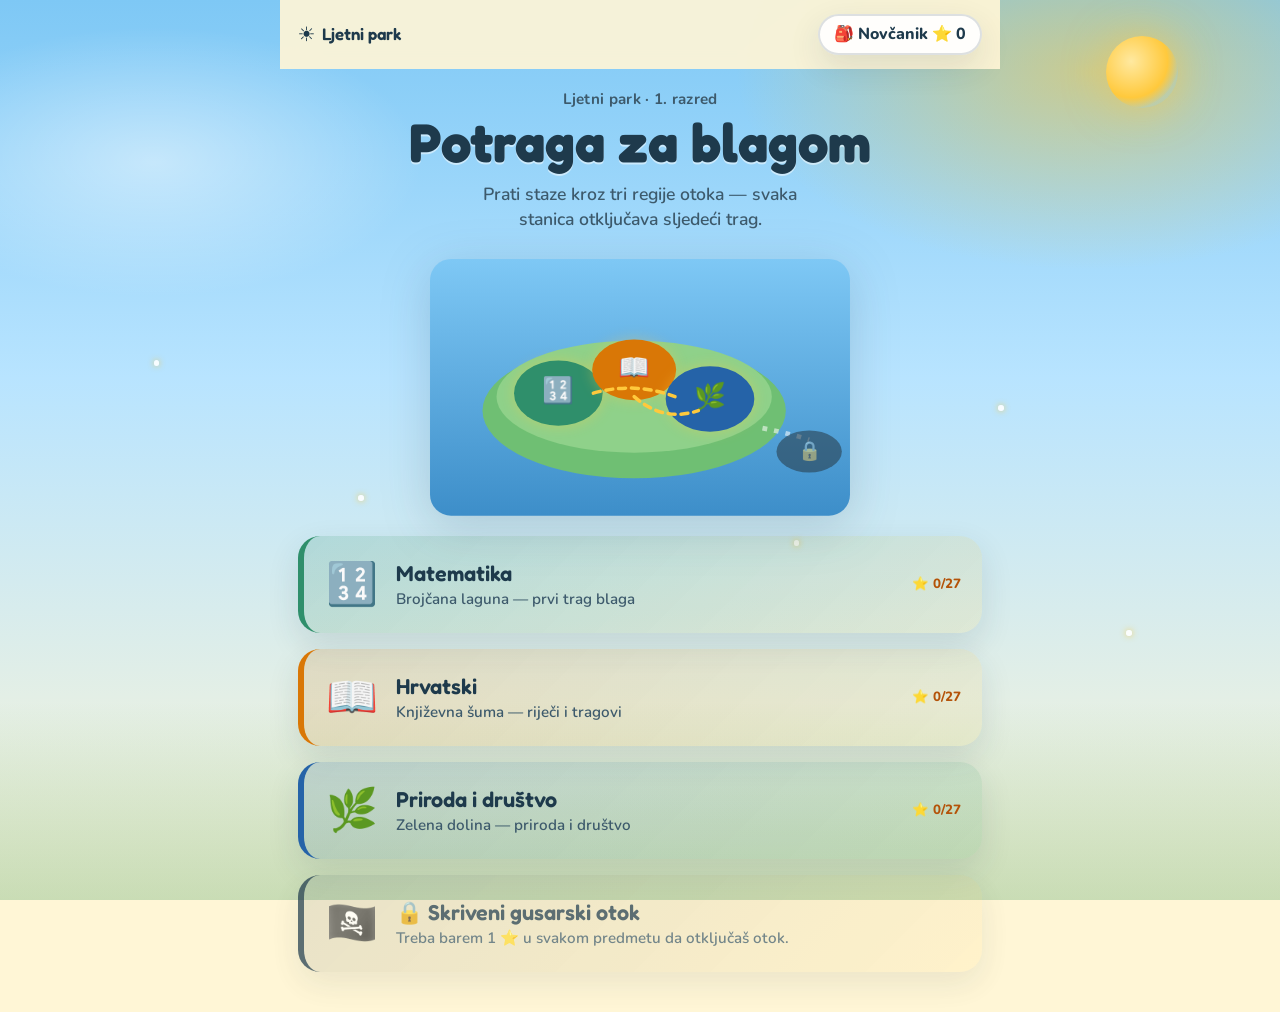
==== commit 1c6898d0: "feat(ljeto): add decorative treasure island scene on hub" ====
--- a/ljeto-1razred/index.html
+++ b/ljeto-1razred/index.html
@@ -46,6 +46,46 @@
         <p class="hero-kicker">Ljetni park · 1. razred</p>
         <h1 class="hero-title">Potraga za blagom</h1>
         <p class="hero-sub">Prati staze kroz tri regije otoka — svaka stanica otključava sljedeći trag.</p>
+      </div>
+      <div class="island-scene gusar-locked" id="islandScene" aria-hidden="true">
+        <svg class="island-svg" viewBox="0 0 360 220" xmlns="http://www.w3.org/2000/svg" focusable="false">
+          <defs>
+            <linearGradient id="seaGrad" x1="0" y1="0" x2="0" y2="1">
+              <stop offset="0%" stop-color="#7ec8f5"/>
+              <stop offset="100%" stop-color="#3d8ec9"/>
+            </linearGradient>
+          </defs>
+          <rect width="360" height="220" fill="url(#seaGrad)" rx="18"/>
+          <!-- main island -->
+          <ellipse cx="175" cy="130" rx="130" ry="58" fill="#6fbf73"/>
+          <ellipse cx="175" cy="118" rx="118" ry="48" fill="#8fd18a"/>
+          <!-- mat zone -->
+          <g class="island-zone island-zone--mat">
+            <ellipse cx="110" cy="115" rx="38" ry="28" fill="#2f8f6b"/>
+            <text x="110" y="120" text-anchor="middle" font-size="22">🔢</text>
+          </g>
+          <!-- hrv zone -->
+          <g class="island-zone island-zone--hrv">
+            <ellipse cx="175" cy="95" rx="36" ry="26" fill="#d97706"/>
+            <text x="175" y="100" text-anchor="middle" font-size="22">📖</text>
+          </g>
+          <!-- pid zone -->
+          <g class="island-zone island-zone--pid">
+            <ellipse cx="240" cy="120" rx="38" ry="28" fill="#2563a8"/>
+            <text x="240" y="125" text-anchor="middle" font-size="22">🌿</text>
+          </g>
+          <!-- paths -->
+          <path class="island-path" d="M140 115 Q175 105 210 118" fill="none" stroke="#ffc93c" stroke-width="3" stroke-dasharray="6 5" stroke-linecap="round"/>
+          <path class="island-path" d="M175 118 Q200 140 230 130" fill="none" stroke="#ffc93c" stroke-width="3" stroke-dasharray="6 5" stroke-linecap="round"/>
+          <!-- bridge / mist to gusar -->
+          <path class="island-bridge" d="M285 145 Q310 150 325 155" fill="none" stroke="rgba(255,255,255,0.55)" stroke-width="4" stroke-dasharray="4 6"/>
+          <!-- gusar islet -->
+          <g class="island-zone island-zone--gus">
+            <ellipse cx="325" cy="165" rx="28" ry="18" fill="#1e3a4c"/>
+            <text class="gus-flag" x="325" y="168" text-anchor="middle" font-size="18">🏴‍☠️</text>
+            <text class="gus-lock" x="325" y="170" text-anchor="middle" font-size="16">🔒</text>
+          </g>
+        </svg>
       </div>
       <div class="subject-grid" id="subjectGrid"></div>
     </section>
@@ -131,6 +171,7 @@
   <script src="js/engine.js"></script>
   <script src="js/rewards.js"></script>
   <script src="js/content/matematika.js"></script>
+  <script src="js/content/nina-tino-hrvatski.js"></script>
   <script src="js/content/hrvatski.js"></script>
   <script src="js/content/priroda.js"></script>
   <script src="js/content/gusarski.js"></script>
--- a/ljeto-1razred/css/styles.css
+++ b/ljeto-1razred/css/styles.css
@@ -355,6 +355,58 @@
   line-height: 1.4;
 }
 
+.island-scene {
+  margin: 0 auto 1.25rem;
+  max-width: 420px;
+  pointer-events: none;
+  filter: drop-shadow(0 10px 24px rgba(30, 58, 76, 0.18));
+  animation: island-reveal 0.7s ease both;
+}
+
+.island-svg {
+  display: block;
+  width: 100%;
+  height: auto;
+  border-radius: 18px;
+}
+
+.island-zone--mat,
+.island-zone--hrv,
+.island-zone--pid {
+  filter: drop-shadow(0 0 6px rgba(255, 201, 60, 0.35));
+}
+
+.island-zone--gus .gus-lock { display: none; }
+.island-zone--gus .gus-flag { display: inline; }
+
+.island-scene.gusar-locked .island-zone--gus {
+  opacity: 0.55;
+  filter: grayscale(0.35);
+}
+.island-scene.gusar-locked .island-zone--gus .gus-lock { display: inline; }
+.island-scene.gusar-locked .island-zone--gus .gus-flag { display: none; }
+
+.island-scene:not(.gusar-locked) .island-zone--gus {
+  animation: gus-glow 2.4s ease-in-out infinite;
+}
+
+@keyframes island-reveal {
+  from { opacity: 0; transform: translateY(12px) scale(0.96); }
+  to { opacity: 1; transform: none; }
+}
+
+@keyframes gus-glow {
+  0%, 100% { filter: drop-shadow(0 0 4px rgba(255, 201, 60, 0.25)); }
+  50% { filter: drop-shadow(0 0 14px rgba(255, 201, 60, 0.75)); }
+}
+
+@media (prefers-reduced-motion: reduce) {
+  .island-scene,
+  .island-scene:not(.gusar-locked) .island-zone--gus {
+    animation: none !important;
+  }
+}
+
 .subject-grid,
 .game-grid {
   display: grid;
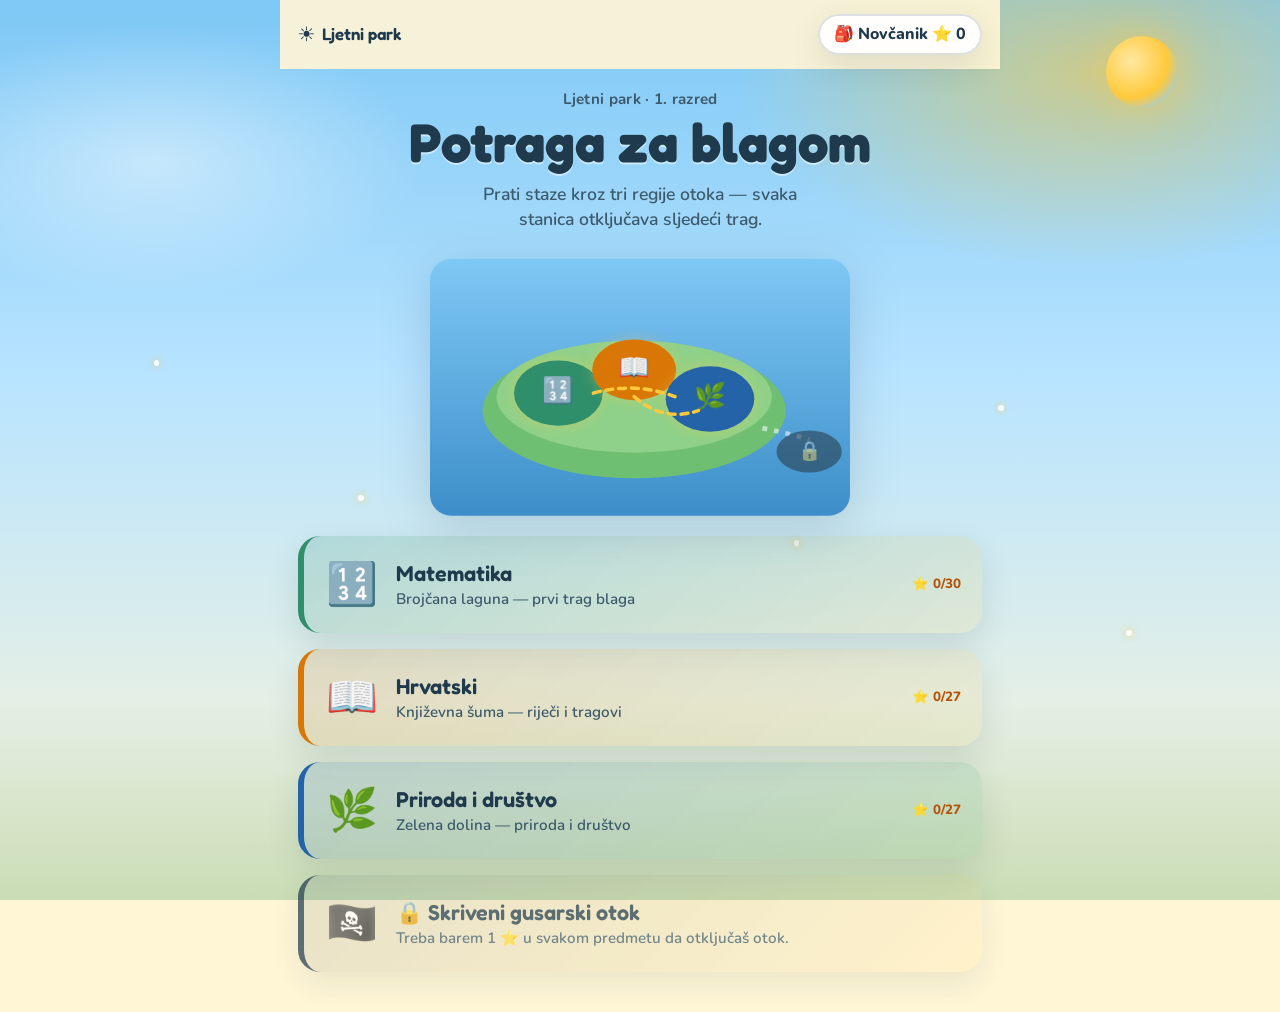
==== commit a650545b: "fix(ljeto): strip out-of-scope station changes from island scene" ====
--- a/ljeto-1razred/index.html
+++ b/ljeto-1razred/index.html
@@ -171,7 +171,6 @@
   <script src="js/engine.js"></script>
   <script src="js/rewards.js"></script>
   <script src="js/content/matematika.js"></script>
-  <script src="js/content/nina-tino-hrvatski.js"></script>
   <script src="js/content/hrvatski.js"></script>
   <script src="js/content/priroda.js"></script>
   <script src="js/content/gusarski.js"></script>
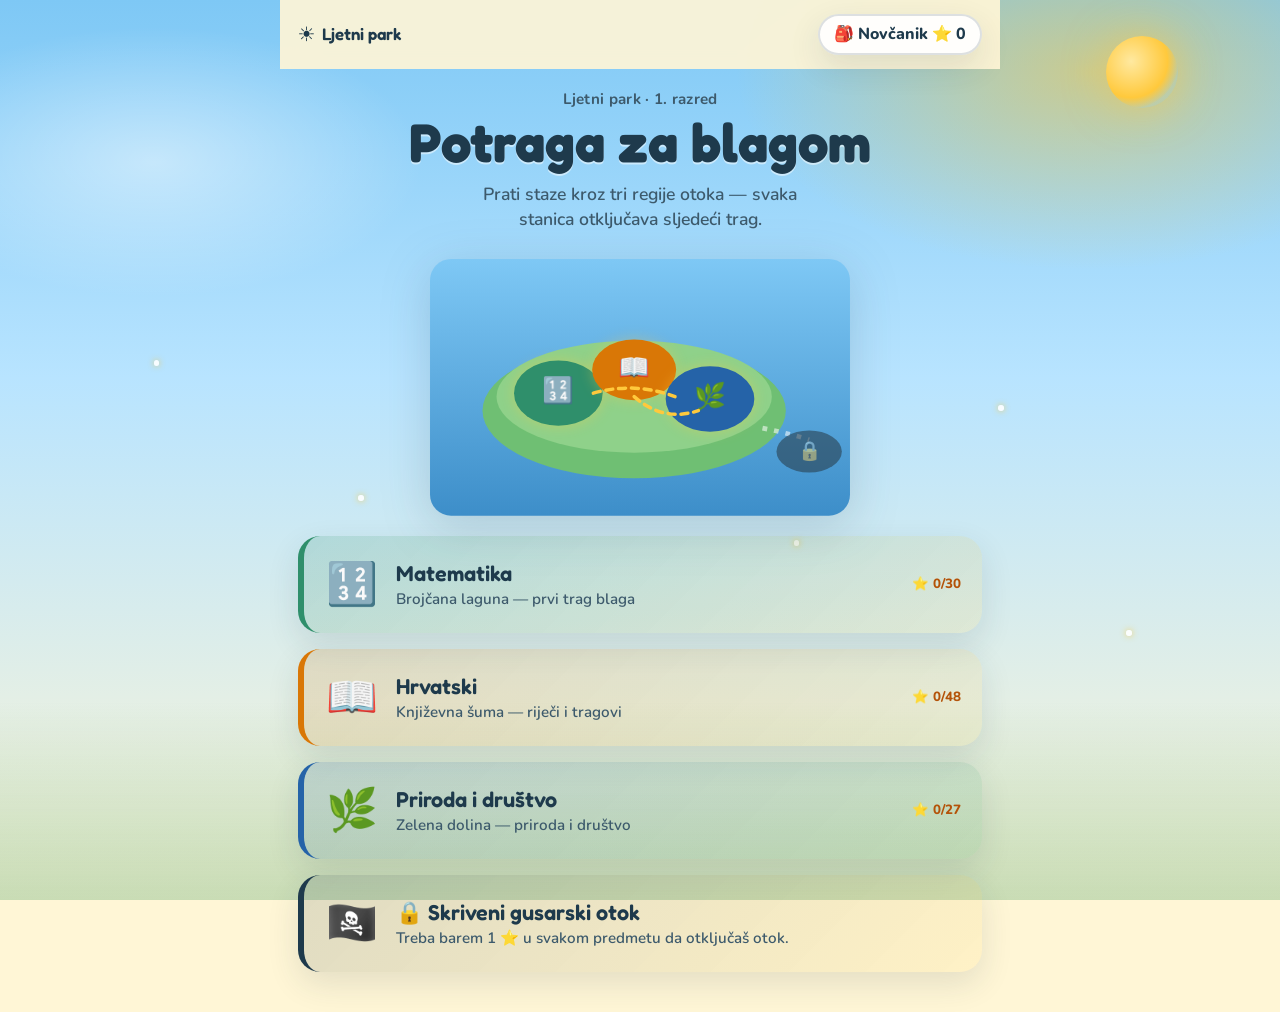
==== commit 5948be2b: "Popravi zaključane stanice, dodaj pravopis i obavijest o novoj verziji Ljetni park (ljeto-1razred): " ====
--- a/ljeto-1razred/index.html
+++ b/ljeto-1razred/index.html
@@ -7,9 +7,27 @@
   <meta name="description" content="Zabavno ljetno ponavljanje gradiva prvog razreda: matematika, hrvatski jezik, priroda i društvo." />
   <link rel="preconnect" href="https://fonts.googleapis.com" />
   <link rel="preconnect" href="https://fonts.gstatic.com" crossorigin />
-  <link href="https://fonts.googleapis.com/css2?family=Nunito:wght@600;700;800&family=Fredoka:wght@500;600;700&display=swap" rel="stylesheet" />
+  <!-- Fontovi se učitavaju bez blokiranja prikaza: dok ne stignu (ili ako
+       nema mreže), tekst se ispisuje sistemskim fontom iz --font-body.
+       Prije je spor pristup Google Fontsu držao ekran praznim po desetak
+       sekundi — na tabletu je izgledalo kao da se aplikacija ne otvara. -->
+  <link rel="stylesheet" media="print" onload="this.media='all';this.onload=null"
+    href="https://fonts.googleapis.com/css2?family=Nunito:wght@600;700;800&family=Fredoka:wght@500;600;700&display=swap" />
+  <noscript>
+    <link rel="stylesheet"
+      href="https://fonts.googleapis.com/css2?family=Nunito:wght@600;700;800&family=Fredoka:wght@500;600;700&display=swap" />
+  </noscript>
   <link rel="stylesheet" href="css/styles.css" />
   <link rel="icon" href="data:image/svg+xml,<svg xmlns='http://www.w3.org/2000/svg' viewBox='0 0 100 100'><text y='.9em' font-size='90'>☀️</text></svg>" />
+
+  <!-- PWA: instalacija na početni zaslon tableta -->
+  <link rel="manifest" href="manifest.webmanifest" />
+  <meta name="theme-color" content="#3d8ec9" />
+  <link rel="apple-touch-icon" href="icons/apple-touch-icon.png" />
+  <meta name="apple-mobile-web-app-capable" content="yes" />
+  <meta name="mobile-web-app-capable" content="yes" />
+  <meta name="apple-mobile-web-app-title" content="Ljetni park" />
+  <meta name="apple-mobile-web-app-status-bar-style" content="default" />
 </head>
 <body>
   <div class="sky" aria-hidden="true">
@@ -140,18 +158,6 @@
       <div class="play-actions" id="playActions"></div>
     </section>
 
-    <!-- QUEST (Potraga za blagom) -->
-    <section class="view" id="view-quest" data-view="quest">
-      <div class="quest-head">
-        <h2 id="questTitle">Potraga za blagom</h2>
-        <p id="questStory" class="quest-story"></p>
-      </div>
-      <div class="quest-map" id="questMap" aria-hidden="true"></div>
-      <div class="panel play-panel" id="questPanel"></div>
-      <div class="feedback hidden" id="questFeedback"></div>
-      <div class="play-actions" id="questActions"></div>
-    </section>
-
     <!-- RESULT -->
     <section class="view" id="view-result" data-view="result">
       <div class="panel result-panel">
@@ -171,9 +177,13 @@
   <script src="js/engine.js"></script>
   <script src="js/rewards.js"></script>
   <script src="js/content/matematika.js"></script>
+  <!-- Mora doći prije hrvatski.js — ondje se te stanice dodaju na stazu. -->
+  <script src="js/content/nina-tino-hrvatski.js"></script>
   <script src="js/content/hrvatski.js"></script>
   <script src="js/content/priroda.js"></script>
   <script src="js/content/gusarski.js"></script>
   <script src="js/app.js"></script>
+  <!-- Skočni gumb „Osvježi“ kad je objavljena nova verzija (dijeli se s glavnom aplikacijom). -->
+  <script src="../js/update-notice.js"></script>
 </body>
 </html>
--- a/ljeto-1razred/css/styles.css
+++ b/ljeto-1razred/css/styles.css
@@ -151,6 +151,7 @@
   inset: 0;
   pointer-events: none;
   overflow: hidden;
+  will-change: transform;
 }
 
 .sky-spark {
@@ -178,6 +179,7 @@
   height: 22%;
   background: linear-gradient(180deg, transparent, rgba(61, 154, 95, 0.28));
   pointer-events: none;
+  will-change: transform;
 }
 
 @keyframes sun-pulse {
@@ -492,6 +494,26 @@
   cursor: not-allowed;
 }
 
+@keyframes region-enter {
+  from { opacity: 0; transform: translateY(14px); }
+  to { opacity: 1; transform: none; }
+}
+
+.map-region.map-region--enter {
+  animation: region-enter 0.45s ease both;
+}
+
+.map-region.map-region--enter:nth-child(1) { animation-delay: 0.05s; }
+.map-region.map-region--enter:nth-child(2) { animation-delay: 0.12s; }
+.map-region.map-region--enter:nth-child(3) { animation-delay: 0.19s; }
+.map-region.map-region--enter:nth-child(4) { animation-delay: 0.26s; }
+
+@media (prefers-reduced-motion: reduce) {
+  .map-region.map-region--enter {
+    animation: none !important;
+  }
+}
+
 .station-trail {
   display: flex;
   flex-direction: column;
@@ -499,12 +521,32 @@
   gap: 0;
 }
 
+/* trail-polish */
 .station-link {
   width: 4px;
-  height: 1.25rem;
+  height: 1.35rem;
   margin: 0 auto;
-  background: linear-gradient(180deg, rgba(255, 201, 60, 0.5), rgba(61, 154, 95, 0.45));
+  background: linear-gradient(180deg, rgba(255, 201, 60, 0.75), rgba(61, 154, 95, 0.65));
   border-radius: 999px;
+  box-shadow: 0 0 10px rgba(255, 201, 60, 0.45);
+  position: relative;
+}
+
+.station-link::after {
+  content: "";
+  position: absolute;
+  left: 50%;
+  top: 50%;
+  width: 8px;
+  height: 8px;
+  margin: -4px 0 0 -4px;
+  border-radius: 50%;
+  background: var(--sun);
+  box-shadow: 0 0 8px rgba(255, 201, 60, 0.8);
+}
+
+.station-node:not(.locked) {
+  box-shadow: var(--shadow), 0 0 0 1px rgba(255, 201, 60, 0.25);
 }
 
 .station-node {
@@ -560,26 +602,36 @@
 }
 
 .station-node.just-unlocked {
-  animation: node-unlock 0.4s ease;
+  animation: node-unlock 0.55s ease;
+  position: relative;
+  overflow: visible;
+}
+
+.station-node.just-unlocked::before {
+  content: "✨";
+  position: absolute;
+  right: 0.6rem;
+  top: -0.35rem;
+  font-size: 1.4rem;
+  animation: unlock-burst 0.7s ease both;
+  pointer-events: none;
+}
+
+@keyframes unlock-burst {
+  0% { transform: scale(0.4) translateY(8px); opacity: 0; }
+  40% { transform: scale(1.3) translateY(-4px); opacity: 1; }
+  100% { transform: scale(1) translateY(-12px); opacity: 0; }
 }
 
 @keyframes node-unlock {
-  0% {
-    transform: scale(0.92);
-    box-shadow: 0 0 0 0 rgba(255, 201, 60, 0);
-  }
-  50% {
-    transform: scale(1.04);
-    box-shadow: 0 0 24px rgba(255, 201, 60, 0.55);
-  }
-  100% {
-    transform: scale(1);
-    box-shadow: var(--shadow);
-  }
+  0% { transform: scale(0.92); box-shadow: 0 0 0 0 rgba(255, 201, 60, 0); }
+  50% { transform: scale(1.05); box-shadow: 0 0 28px rgba(255, 201, 60, 0.7); }
+  100% { transform: scale(1); box-shadow: var(--shadow); }
 }
 
 .result-stars.treasure-pop {
-  animation: treasure-pop 0.55s ease;
+  animation: treasure-pop 0.65s ease;
+  position: relative;
 }
 
 @keyframes treasure-pop {
@@ -593,6 +645,54 @@
   100% {
     transform: scale(1);
     opacity: 1;
+  }
+}
+
+.result-panel.has-star-shower::after {
+  content: "⭐ ✦ ⭐ ✦ ⭐";
+  position: absolute;
+  left: 50%;
+  top: 12%;
+  transform: translateX(-50%);
+  letter-spacing: 0.35em;
+  font-size: 1.1rem;
+  animation: star-shower 1.1s ease both;
+  pointer-events: none;
+}
+
+@keyframes star-shower {
+  0% { opacity: 0; transform: translate(-50%, -8px) scale(0.7); }
+  30% { opacity: 1; }
+  100% { opacity: 0; transform: translate(-50%, 28px) scale(1.1); }
+}
+
+.hint-btn.hint-shimmer {
+  animation: hint-shimmer 0.85s ease;
+}
+
+@keyframes hint-shimmer {
+  0% { box-shadow: 0 0 0 rgba(255, 201, 60, 0); }
+  40% { box-shadow: 0 0 18px rgba(255, 201, 60, 0.65); }
+  100% { box-shadow: var(--shadow); }
+}
+
+.feedback.info.hint-slide {
+  animation: hint-slide 0.4s ease both;
+}
+
+@keyframes hint-slide {
+  from { opacity: 0; transform: translateY(10px); }
+  to { opacity: 1; transform: none; }
+}
+
+@media (prefers-reduced-motion: reduce) {
+  .station-node.just-unlocked,
+  .station-node.just-unlocked::before,
+  .result-stars.treasure-pop,
+  .result-panel.has-star-shower::after,
+  .hint-btn.hint-shimmer,
+  .feedback.info.hint-slide {
+    animation: none !important;
   }
 }
 
@@ -709,6 +809,10 @@
   animation: pop 0.4s ease;
 }
 
+.result-panel {
+  position: relative;
+}
+
 .intro-emoji {
   font-size: 3.5rem;
   display: block;
